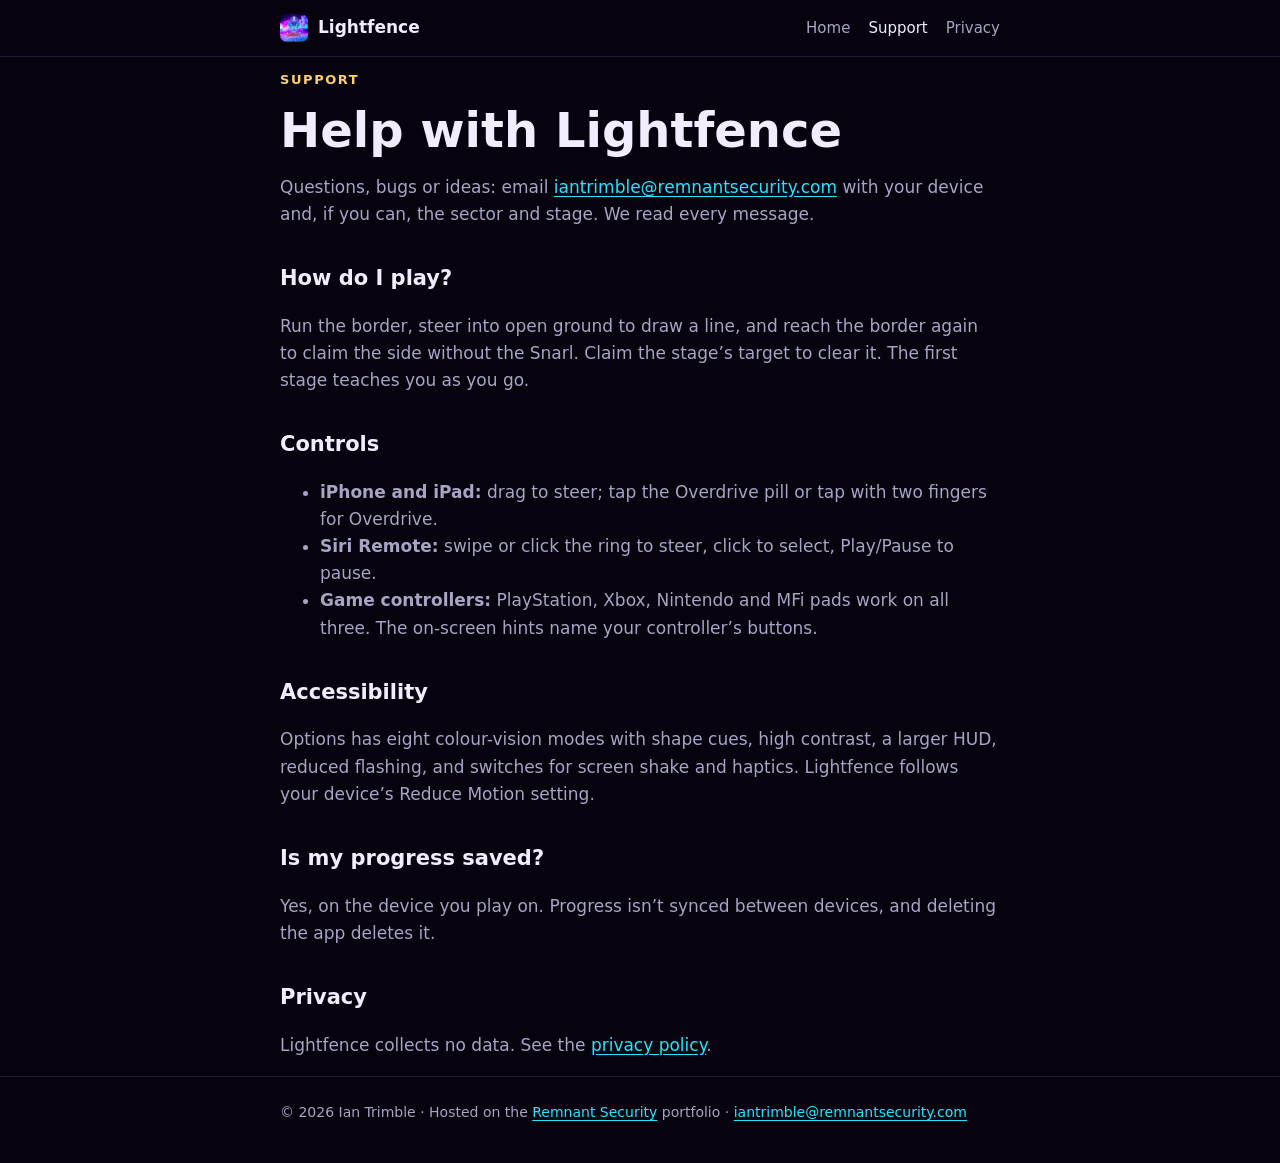
==== support.html @ a35473f6 "Privacy and support pages for the App Store listing privacy.html (Data Not Collected; no analytics o" ====
<!doctype html>
<html lang="en">
<head>
  <meta charset="utf-8" />
  <meta name="viewport" content="width=device-width, initial-scale=1, viewport-fit=cover" />
  <title>Lightfence Support</title>
  <meta name="description" content="Help with Lightfence for iPhone, iPad and Apple TV: controls, controllers and contact." />
  <link rel="canonical" href="https://lightfence.remnantsecurity.com/support.html" />
  <meta name="theme-color" content="#06030f" />
  <meta name="color-scheme" content="dark" />
  <link rel="icon" type="image/png" sizes="64x64" href="img/favicon-64.png" />
  <link rel="apple-touch-icon" href="img/apple-touch-icon.png" />
  <style>
    :root { --bg:#06030f; --card:#100a22; --ink:#f1edff; --muted:#a9a3c4; --line:rgba(170,150,255,.16); --accent:#22e6ff; --gold:#ffcf6a; }
    * { box-sizing:border-box; }
    body { margin:0; background:var(--bg); color:var(--ink); font:17px/1.6 -apple-system, BlinkMacSystemFont, "Segoe UI", system-ui, sans-serif; -webkit-font-smoothing:antialiased; }
    a { color:var(--accent); text-underline-offset:3px; }
    .top { border-bottom:1px solid var(--line); }
    .wrap { max-width:760px; margin:0 auto; padding:0 20px; }
    .top .wrap { display:flex; align-items:center; justify-content:space-between; gap:16px; padding-top:14px; padding-bottom:14px; }
    .brand { display:flex; align-items:center; gap:10px; color:var(--ink); text-decoration:none; font-weight:700; }
    .brand img { border-radius:7px; }
    nav a { color:var(--muted); text-decoration:none; margin-left:18px; font-size:15px; }
    nav a[aria-current] { color:var(--ink); }
    main { padding:48px 0 64px; }
    .eyebrow { color:var(--gold); font-size:13px; font-weight:700; letter-spacing:.12em; text-transform:uppercase; }
    h1 { font-size:clamp(32px,6vw,48px); line-height:1.1; margin:10px 0 14px; }
    h2 { font-size:21px; margin:34px 0 6px; }
    p, li { color:var(--muted); }
    .label { display:inline-block; margin-top:6px; padding:8px 14px; border:1px solid var(--line); border-radius:999px; background:var(--card); color:var(--ink); font-weight:600; }
    footer { border-top:1px solid var(--line); padding:24px 0 40px; color:var(--muted); font-size:14px; }
  </style>
</head>
<body>
<header class="top"><div class="wrap">
  <a class="brand" href="./"><img src="img/favicon-64.png" alt="" width="28" height="28" /><span>Lightfence</span></a>
  <nav><a href="./">Home</a><a href="support.html" aria-current="page">Support</a><a href="privacy.html">Privacy</a></nav>
</div></header>
<main class="wrap">
  <p class="eyebrow">Support</p>
  <h1>Help with Lightfence</h1>
  <p>Questions, bugs or ideas: email <a href="mailto:iantrimble@remnantsecurity.com">iantrimble@remnantsecurity.com</a> with your device and, if you can, the sector and stage. We read every message.</p>

  <h2>How do I play?</h2>
  <p>Run the border, steer into open ground to draw a line, and reach the border again to claim the side without the Snarl. Claim the stage&rsquo;s target to clear it. The first stage teaches you as you go.</p>

  <h2>Controls</h2>
  <ul>
    <li><b>iPhone and iPad:</b> drag to steer; tap the Overdrive pill or tap with two fingers for Overdrive.</li>
    <li><b>Siri Remote:</b> swipe or click the ring to steer, click to select, Play/Pause to pause.</li>
    <li><b>Game controllers:</b> PlayStation, Xbox, Nintendo and MFi pads work on all three. The on-screen hints name your controller&rsquo;s buttons.</li>
  </ul>

  <h2>Accessibility</h2>
  <p>Options has eight colour-vision modes with shape cues, high contrast, a larger HUD, reduced flashing, and switches for screen shake and haptics. Lightfence follows your device&rsquo;s Reduce Motion setting.</p>

  <h2>Is my progress saved?</h2>
  <p>Yes, on the device you play on. Progress isn&rsquo;t synced between devices, and deleting the app deletes it.</p>

  <h2>Privacy</h2>
  <p>Lightfence collects no data. See the <a href="privacy.html">privacy policy</a>.</p>
</main>
<footer><div class="wrap">&copy; 2026 Ian Trimble &middot; Hosted on the <a href="https://apps.remnantsecurity.com/">Remnant Security</a> portfolio &middot; <a href="mailto:iantrimble@remnantsecurity.com">iantrimble@remnantsecurity.com</a></div></footer>
</body>
</html>
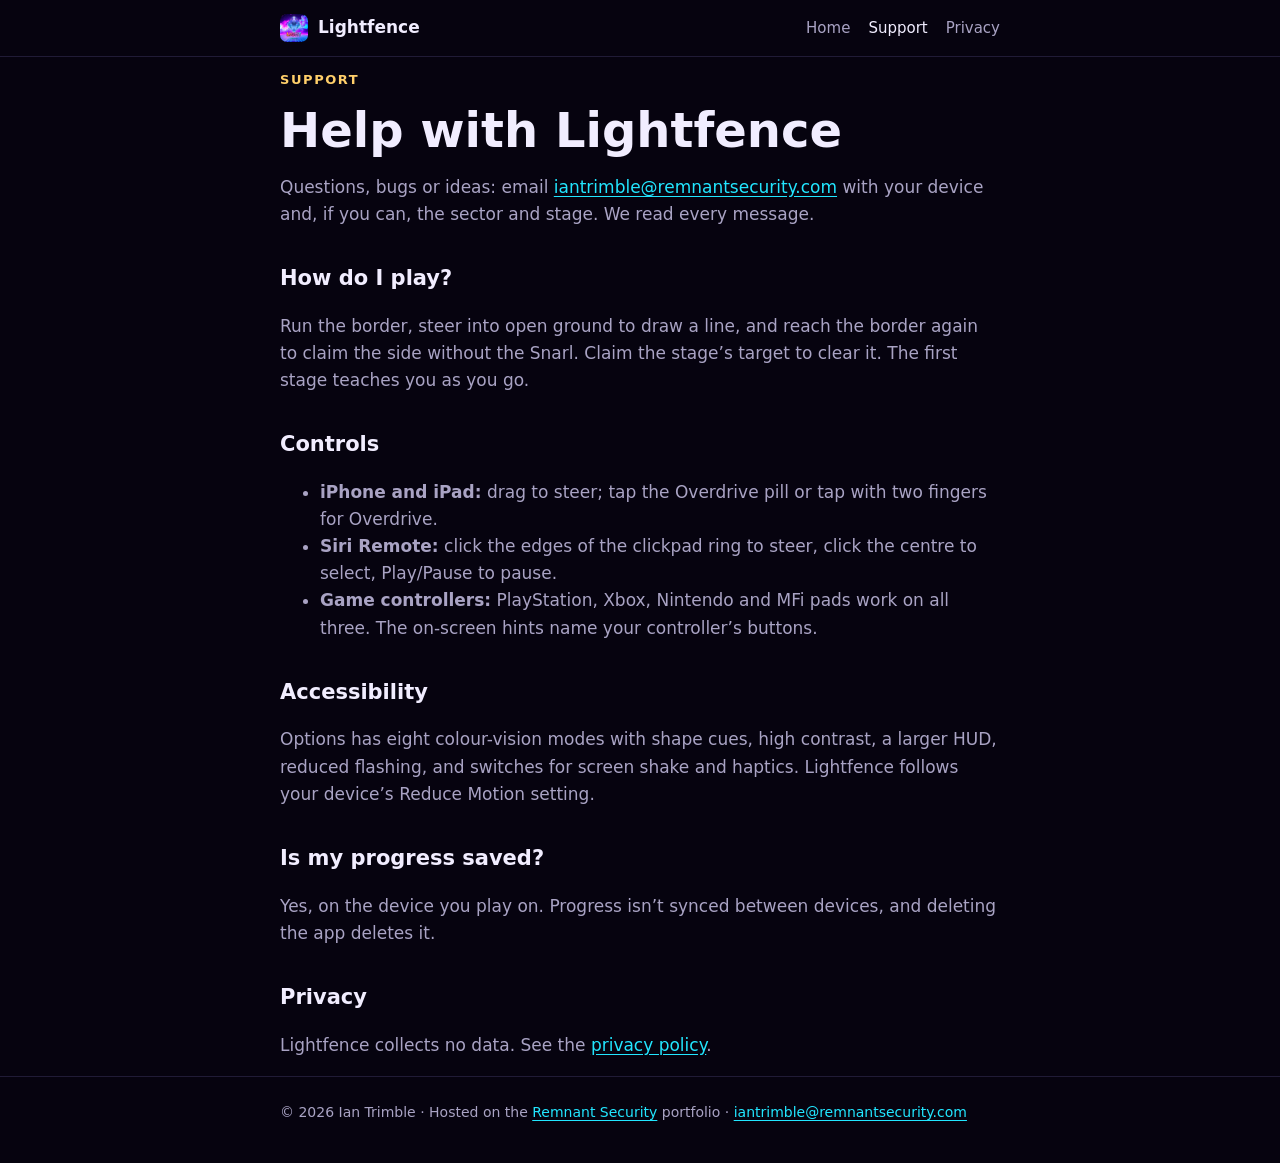
==== commit b96ecb6a: "Siri Remote steers with the clickpad ring only The game no longer steers by swiping the touch surfac" ====
--- a/support.html
+++ b/support.html
@@ -47,7 +47,7 @@
   <h2>Controls</h2>
   <ul>
     <li><b>iPhone and iPad:</b> drag to steer; tap the Overdrive pill or tap with two fingers for Overdrive.</li>
-    <li><b>Siri Remote:</b> swipe or click the ring to steer, click to select, Play/Pause to pause.</li>
+    <li><b>Siri Remote:</b> click the edges of the clickpad ring to steer, click the centre to select, Play/Pause to pause.</li>
     <li><b>Game controllers:</b> PlayStation, Xbox, Nintendo and MFi pads work on all three. The on-screen hints name your controller&rsquo;s buttons.</li>
   </ul>
 
